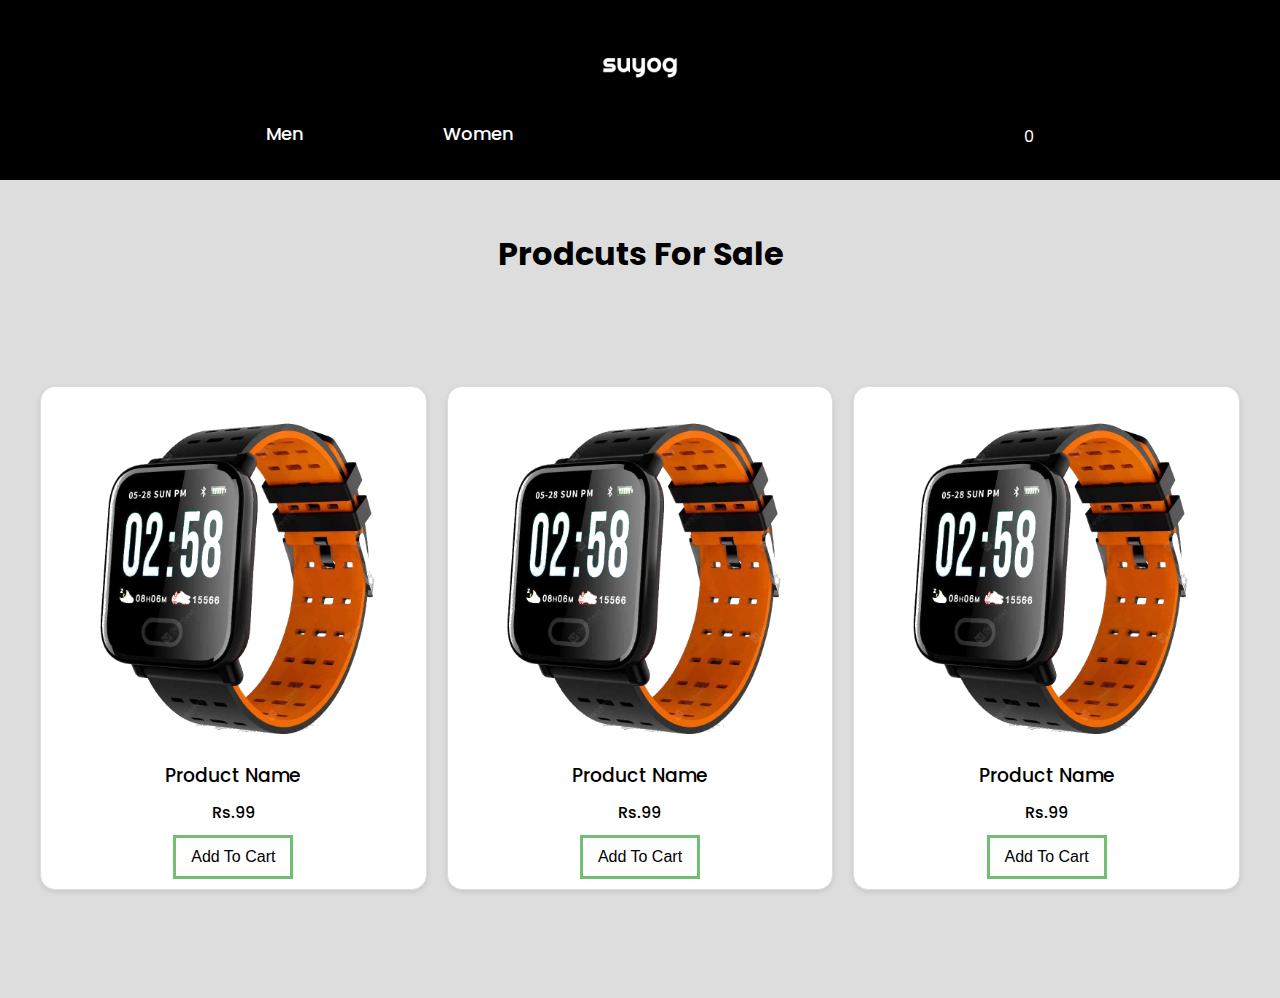
==== E-commerce/index.html @ c0188362 "E-commerce" ====
<!DOCTYPE html>
<html lang="en">
  <head>
    <meta charset="UTF-8" />
    <meta name="viewport" content="width=device-width, initial-scale=1.0" />
    <title>E-commerce</title>
    <link rel="icon" href="logo-white.png" />
    <link rel="stylesheet" href="style.css" />

    <link rel="preconnect" href="https://fonts.googleapis.com" />
    <link rel="preconnect" href="https://fonts.gstatic.com" crossorigin />
    <link
      href="https://fonts.googleapis.com/css2?family=Poppins:ital,wght@0,100;0,200;0,300;0,400;0,500;0,600;0,700;0,800;0,900;1,100;1,200;1,300;1,400;1,500;1,600;1,700;1,800;1,900&display=swap"
      rel="stylesheet"
    />

    <link
      rel="stylesheet"
      data-purpose="Layout StyleSheet"
      title="Web Awesome"
      href="/css/app-wa-69936a1b279f3a9001400679f162b44b.css?vsn=d"
    />

    <link
      rel="stylesheet"
      href="https://site-assets.fontawesome.com/releases/v6.7.2/css/all.css"
    />

    <link
      rel="stylesheet"
      href="https://site-assets.fontawesome.com/releases/v6.7.2/css/sharp-duotone-thin.css"
    />

    <link
      rel="stylesheet"
      href="https://site-assets.fontawesome.com/releases/v6.7.2/css/sharp-duotone-solid.css"
    />

    <link
      rel="stylesheet"
      href="https://site-assets.fontawesome.com/releases/v6.7.2/css/sharp-duotone-regular.css"
    />

    <link
      rel="stylesheet"
      href="https://site-assets.fontawesome.com/releases/v6.7.2/css/sharp-duotone-light.css"
    />

    <link
      rel="stylesheet"
      href="https://site-assets.fontawesome.com/releases/v6.7.2/css/sharp-thin.css"
    />

    <link
      rel="stylesheet"
      href="https://site-assets.fontawesome.com/releases/v6.7.2/css/sharp-solid.css"
    />

    <link
      rel="stylesheet"
      href="https://site-assets.fontawesome.com/releases/v6.7.2/css/sharp-regular.css"
    />

    <link
      rel="stylesheet"
      href="https://site-assets.fontawesome.com/releases/v6.7.2/css/sharp-light.css"
    />

    <link
      rel="stylesheet"
      href="https://site-assets.fontawesome.com/releases/v6.7.2/css/duotone-thin.css"
    />

    <link
      rel="stylesheet"
      href="https://site-assets.fontawesome.com/releases/v6.7.2/css/duotone-regular.css"
    />

    <link
      rel="stylesheet"
      href="https://site-assets.fontawesome.com/releases/v6.7.2/css/duotone-light.css"
    />
  </head>
  <body>
    <div class="navbar-container">
      <nav class="navbar-1">
        <img src="logo-white.png" alt="logo" />
      </nav>

      <nav class="navbar-2">
        <ul class="navlinks">
          <li><a class="navlink" href="#">Men</a></li>
          <li><a class="navlink" href="#">Women</a></li>
        </ul>

        <div class="cart-btn">
          <i onclick="cart()" class="fa-sharp fa-solid fa-cart-shopping-fast"></i>
          <span id="counter">0</span>
          <div id="cart-dropdown" class="cart-dropdown">
            <p>Your cart is empty</p>
          </div>
        </div>
      </nav>
    </div>

    <div class="title">
      <h1>Prodcuts For Sale</h1>
    </div>
    <div class="product-section">
      <div class="product-body">
        <div class="product-cart">
          <img src="product-watch.png" alt="product" />
          <div class="product-details">
            <h3>Product Name</h3>
            <p>Rs.99</p>
            <button onclick="product('Product1')" id="product-btn">Add To Cart</button>
          </div>
        </div>

        <div class="product-cart">
          <img src="product-watch.png" alt="product" />
          <div class="product-details">
            <h3>Product Name</h3>
            <p>Rs.99</p>
            <button onclick="product('Product2')" id="product-btn">Add To Cart</button>
          </div>
        </div>

        <div class="product-cart">
          <img src="product-watch.png" alt="product" />
          <div class="product-details">
            <h3>Product Name</h3>
            <p>Rs.99</p>
            <button onclick="product('Product3')" id="product-btn">Add To Cart</button>
          </div>
        </div>
      </div>
    </div>

    <script src="script.js"></script>
  </body>
</html>
---- E-commerce/style.css ----
*{
    padding: 0;
    margin: 0;
    box-sizing: border-box;
}


/* Google Font */

.poppins-thin {
    font-family: "Poppins", serif;
    font-weight: 100;
    font-style: normal;
  }
  
  .poppins-extralight {
    font-family: "Poppins", serif;
    font-weight: 200;
    font-style: normal;
  }
  
  .poppins-light {
    font-family: "Poppins", serif;
    font-weight: 300;
    font-style: normal;
  }
  
  .poppins-regular {
    font-family: "Poppins", serif;
    font-weight: 400;
    font-style: normal;
  }
  
  .poppins-medium {
    font-family: "Poppins", serif;
    font-weight: 500;
    font-style: normal;
  }
  
  .poppins-semibold {
    font-family: "Poppins", serif;
    font-weight: 600;
    font-style: normal;
  }
  
  .poppins-bold {
    font-family: "Poppins", serif;
    font-weight: 700;
    font-style: normal;
  }
  
  .poppins-extrabold {
    font-family: "Poppins", serif;
    font-weight: 800;
    font-style: normal;
  }
  
  .poppins-black {
    font-family: "Poppins", serif;
    font-weight: 900;
    font-style: normal;
  }
  
  .poppins-thin-italic {
    font-family: "Poppins", serif;
    font-weight: 100;
    font-style: italic;
  }
  
  .poppins-extralight-italic {
    font-family: "Poppins", serif;
    font-weight: 200;
    font-style: italic;
  }
  
  .poppins-light-italic {
    font-family: "Poppins", serif;
    font-weight: 300;
    font-style: italic;
  }
  
  .poppins-regular-italic {
    font-family: "Poppins", serif;
    font-weight: 400;
    font-style: italic;
  }
  
  .poppins-medium-italic {
    font-family: "Poppins", serif;
    font-weight: 500;
    font-style: italic;
  }
  
  .poppins-semibold-italic {
    font-family: "Poppins", serif;
    font-weight: 600;
    font-style: italic;
  }
  
  .poppins-bold-italic {
    font-family: "Poppins", serif;
    font-weight: 700;
    font-style: italic;
  }
  
  .poppins-extrabold-italic {
    font-family: "Poppins", serif;
    font-weight: 800;
    font-style: italic;
  }
  
  .poppins-black-italic {
    font-family: "Poppins", serif;
    font-weight: 900;
    font-style: italic;
  }
  


body{
    min-height: 100vh;
    background-color: transparent;
    color: #fff;
    font-family: "Poppins", serif;
}

/* Nav Bar */

.navbar-container{
    background-color: rgb(0, 0, 0);
    height: 180px;
    box-shadow: 0 2px 5px rgba(0, 0, 0, 0.1);
}

.navbar-1{
    display: flex;
    justify-content: center;
    align-items: center;
    /* border-bottom: 1px solid #ddd; */
}

.navbar-1 img{
    height: auto;
    padding-top: 30px;
    max-width: 100px;
    transition: transform 0.3s ease;
}

.navbar-1 img:hover{
    transform: scale(1.05);
}

.navbar-1 img:active{
    transform: scale(0.95);
}

.navbar-2{
    display: flex;
    justify-content: space-around;
    align-items: center;
}

.navbar-2 .navlinks{
    /* display: grid;
    grid-template-columns: repeat(auto-fit, minmax(50px,1fr));
    max-width: 20%; */
    display: flex;
    justify-content: space-evenly;
    align-items: center;
    column-gap: 100px;
    list-style-type: none;
}

.navlinks .navlink{
    text-decoration: none;
    font-size: 18px;
    font-weight: 500;
    color: #fff;
    padding: 15px 20px;
    display: flex;
    justify-content: center;
    align-items: center;
    transition: background-color 0.3s ease, transform 0.3s ease;
}


.navlinks .navlink:hover{
    color:rgba(76, 175, 80, 0.8);
    transform: scale(1.05);
}

.cart-btn i{
    font-size: 24px;
    transition: transform 0.3s ease;
    cursor: pointer;
}


.cart-btn i:hover{
    transform: scale(1.2);
}

.cart-btn i:active,
.navlinks .navlink:active{
    transform: scale(0.95);
}

/* Product Section */

.product-section{
    display: flex;
    background-color: #ddd;
    justify-content: center;
    height: 80vh;
    align-items: center;
    width: 100%;
    padding: 20px;
}

.product-body{
    display: grid;
    grid-template-columns: repeat(auto-fit, minmax(200px, 1fr));
    /* grid-template-columns: repeat(3, 1fr); */
    /* flex-grow: 1; */
    width: 100%;
    max-width: 1200px;
    gap: 20px;
    margin: 0 auto;
}

.product-cart{
    display: flex;
    flex-direction: column;
    justify-content: center;
    align-items: center;
    text-align: center;
    border: 1px solid #ddd;
    padding: 10px;
    background-color: #fff;
    border-radius: 15px;
    box-shadow: 0 2px 5px rgba(0, 0, 0, 0.1);
    transition: transform 0.3s ease;
}

.product-cart img{
    width: 100%;
    height: auto;
    object-fit: cover;
}

.product-cart:hover{
    transform: translateY(-6px);
}

.product-cart:active{
    transform: scale(0.95);
}
.title h1{
    color: rgb(0, 0, 0);
    display: flex;
    align-items: center;
    padding-top: 50px;
    justify-content: center;
    background-color: #ddd;
}

.product-details h3, p{
    color: black;
    font-weight: 500;
    padding-bottom: 10px;
}

.product-details button{
    font-size: 16px;
    cursor: pointer;
    padding: 10px 15px;
    background-color: transparent;
    border: 3px solid rgba(76, 175, 80, 0.8);
    transition: transform 0.3s, background-color 0.3s ease;
}


.product-details button:hover{
    transform: scale(1.1);
    background-color: rgba(76, 175, 80, 0.4);
}

.product-details button:active{
    transform: scale(0.95);
}

.cart-dropdown{
    display: none;
    position: absolute;
    top: 30px;
    right: 0;
    border: 1px solid #ccc;
    width: 200px;
    background-color: #ddd;
    padding: 10px;
    box-shadow: 0 2px 5px rgba(0, 0, 0, 0.1);
}

.cart-dropdown.show{
    display: block;
}
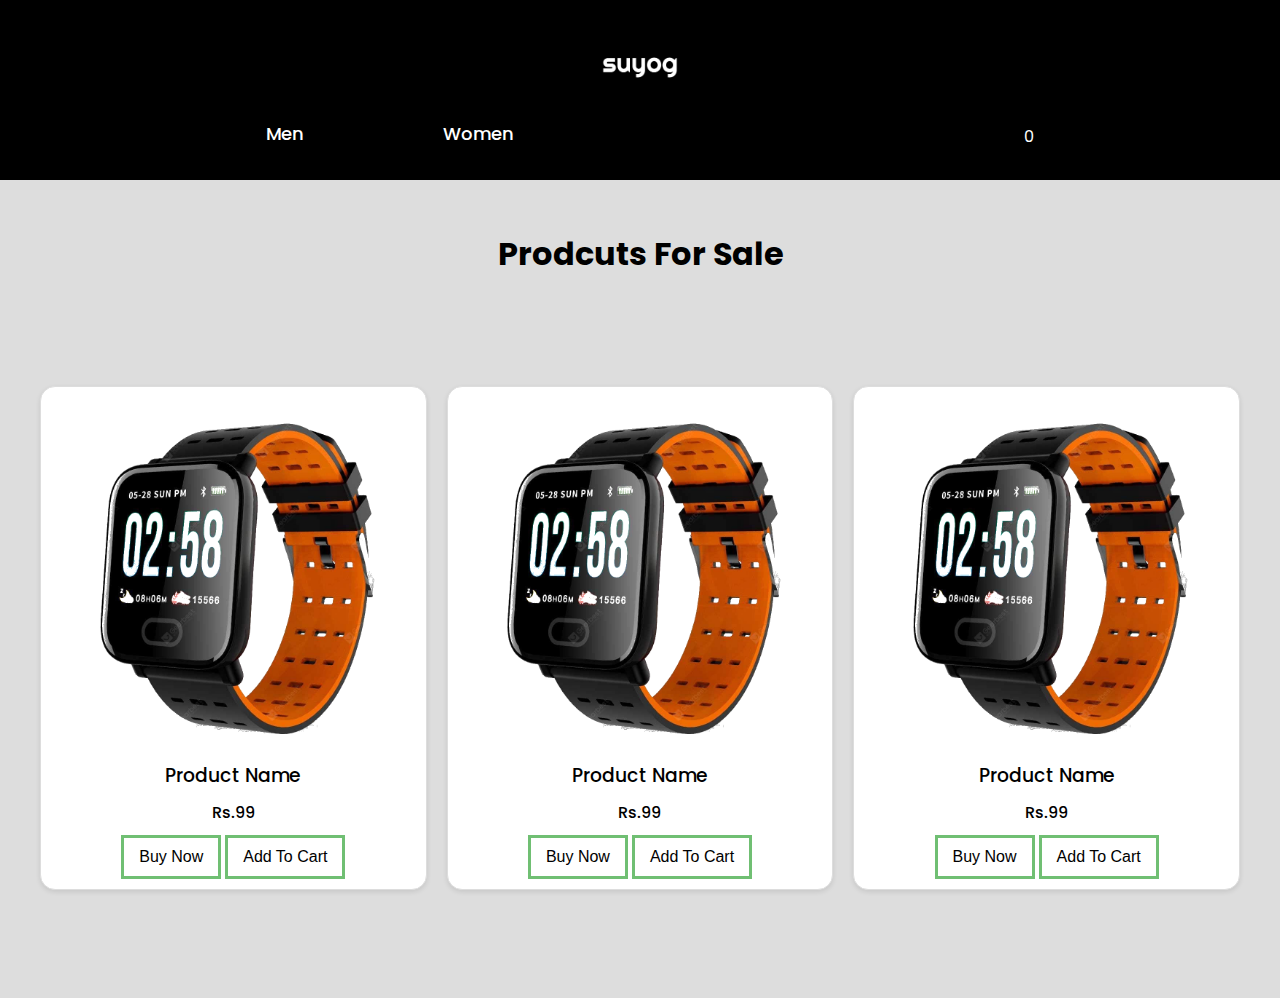
==== commit fee10cef: "Add files via upload" ====
--- a/E-commerce/index.html
+++ b/E-commerce/index.html
@@ -1,142 +1,145 @@
-<!DOCTYPE html>
-<html lang="en">
-  <head>
-    <meta charset="UTF-8" />
-    <meta name="viewport" content="width=device-width, initial-scale=1.0" />
-    <title>E-commerce</title>
-    <link rel="icon" href="logo-white.png" />
-    <link rel="stylesheet" href="style.css" />
-
-    <link rel="preconnect" href="https://fonts.googleapis.com" />
-    <link rel="preconnect" href="https://fonts.gstatic.com" crossorigin />
-    <link
-      href="https://fonts.googleapis.com/css2?family=Poppins:ital,wght@0,100;0,200;0,300;0,400;0,500;0,600;0,700;0,800;0,900;1,100;1,200;1,300;1,400;1,500;1,600;1,700;1,800;1,900&display=swap"
-      rel="stylesheet"
-    />
-
-    <link
-      rel="stylesheet"
-      data-purpose="Layout StyleSheet"
-      title="Web Awesome"
-      href="/css/app-wa-69936a1b279f3a9001400679f162b44b.css?vsn=d"
-    />
-
-    <link
-      rel="stylesheet"
-      href="https://site-assets.fontawesome.com/releases/v6.7.2/css/all.css"
-    />
-
-    <link
-      rel="stylesheet"
-      href="https://site-assets.fontawesome.com/releases/v6.7.2/css/sharp-duotone-thin.css"
-    />
-
-    <link
-      rel="stylesheet"
-      href="https://site-assets.fontawesome.com/releases/v6.7.2/css/sharp-duotone-solid.css"
-    />
-
-    <link
-      rel="stylesheet"
-      href="https://site-assets.fontawesome.com/releases/v6.7.2/css/sharp-duotone-regular.css"
-    />
-
-    <link
-      rel="stylesheet"
-      href="https://site-assets.fontawesome.com/releases/v6.7.2/css/sharp-duotone-light.css"
-    />
-
-    <link
-      rel="stylesheet"
-      href="https://site-assets.fontawesome.com/releases/v6.7.2/css/sharp-thin.css"
-    />
-
-    <link
-      rel="stylesheet"
-      href="https://site-assets.fontawesome.com/releases/v6.7.2/css/sharp-solid.css"
-    />
-
-    <link
-      rel="stylesheet"
-      href="https://site-assets.fontawesome.com/releases/v6.7.2/css/sharp-regular.css"
-    />
-
-    <link
-      rel="stylesheet"
-      href="https://site-assets.fontawesome.com/releases/v6.7.2/css/sharp-light.css"
-    />
-
-    <link
-      rel="stylesheet"
-      href="https://site-assets.fontawesome.com/releases/v6.7.2/css/duotone-thin.css"
-    />
-
-    <link
-      rel="stylesheet"
-      href="https://site-assets.fontawesome.com/releases/v6.7.2/css/duotone-regular.css"
-    />
-
-    <link
-      rel="stylesheet"
-      href="https://site-assets.fontawesome.com/releases/v6.7.2/css/duotone-light.css"
-    />
-  </head>
-  <body>
-    <div class="navbar-container">
-      <nav class="navbar-1">
-        <img src="logo-white.png" alt="logo" />
-      </nav>
-
-      <nav class="navbar-2">
-        <ul class="navlinks">
-          <li><a class="navlink" href="#">Men</a></li>
-          <li><a class="navlink" href="#">Women</a></li>
-        </ul>
-
-        <div class="cart-btn">
-          <i onclick="cart()" class="fa-sharp fa-solid fa-cart-shopping-fast"></i>
-          <span id="counter">0</span>
-          <div id="cart-dropdown" class="cart-dropdown">
-            <p>Your cart is empty</p>
-          </div>
-        </div>
-      </nav>
-    </div>
-
-    <div class="title">
-      <h1>Prodcuts For Sale</h1>
-    </div>
-    <div class="product-section">
-      <div class="product-body">
-        <div class="product-cart">
-          <img src="product-watch.png" alt="product" />
-          <div class="product-details">
-            <h3>Product Name</h3>
-            <p>Rs.99</p>
-            <button onclick="product('Product1')" id="product-btn">Add To Cart</button>
-          </div>
-        </div>
-
-        <div class="product-cart">
-          <img src="product-watch.png" alt="product" />
-          <div class="product-details">
-            <h3>Product Name</h3>
-            <p>Rs.99</p>
-            <button onclick="product('Product2')" id="product-btn">Add To Cart</button>
-          </div>
-        </div>
-
-        <div class="product-cart">
-          <img src="product-watch.png" alt="product" />
-          <div class="product-details">
-            <h3>Product Name</h3>
-            <p>Rs.99</p>
-            <button onclick="product('Product3')" id="product-btn">Add To Cart</button>
-          </div>
-        </div>
-      </div>
-    </div>
-
-    <script src="script.js"></script>
-  </body>
-</html>
+<!DOCTYPE html>
+<html lang="en">
+  <head>
+    <meta charset="UTF-8" />
+    <meta name="viewport" content="width=device-width, initial-scale=1.0" />
+    <title>E-commerce</title>
+    <link rel="icon" href="logo-white.png" />
+    <link rel="stylesheet" href="style.css" />
+
+    <link rel="preconnect" href="https://fonts.googleapis.com" />
+    <link rel="preconnect" href="https://fonts.gstatic.com" crossorigin />
+    <link
+      href="https://fonts.googleapis.com/css2?family=Poppins:ital,wght@0,100;0,200;0,300;0,400;0,500;0,600;0,700;0,800;0,900;1,100;1,200;1,300;1,400;1,500;1,600;1,700;1,800;1,900&display=swap"
+      rel="stylesheet"
+    />
+
+    <link
+      rel="stylesheet"
+      data-purpose="Layout StyleSheet"
+      title="Web Awesome"
+      href="/css/app-wa-69936a1b279f3a9001400679f162b44b.css?vsn=d"
+    />
+
+    <link
+      rel="stylesheet"
+      href="https://site-assets.fontawesome.com/releases/v6.7.2/css/all.css"
+    />
+
+    <link
+      rel="stylesheet"
+      href="https://site-assets.fontawesome.com/releases/v6.7.2/css/sharp-duotone-thin.css"
+    />
+
+    <link
+      rel="stylesheet"
+      href="https://site-assets.fontawesome.com/releases/v6.7.2/css/sharp-duotone-solid.css"
+    />
+
+    <link
+      rel="stylesheet"
+      href="https://site-assets.fontawesome.com/releases/v6.7.2/css/sharp-duotone-regular.css"
+    />
+
+    <link
+      rel="stylesheet"
+      href="https://site-assets.fontawesome.com/releases/v6.7.2/css/sharp-duotone-light.css"
+    />
+
+    <link
+      rel="stylesheet"
+      href="https://site-assets.fontawesome.com/releases/v6.7.2/css/sharp-thin.css"
+    />
+
+    <link
+      rel="stylesheet"
+      href="https://site-assets.fontawesome.com/releases/v6.7.2/css/sharp-solid.css"
+    />
+
+    <link
+      rel="stylesheet"
+      href="https://site-assets.fontawesome.com/releases/v6.7.2/css/sharp-regular.css"
+    />
+
+    <link
+      rel="stylesheet"
+      href="https://site-assets.fontawesome.com/releases/v6.7.2/css/sharp-light.css"
+    />
+
+    <link
+      rel="stylesheet"
+      href="https://site-assets.fontawesome.com/releases/v6.7.2/css/duotone-thin.css"
+    />
+
+    <link
+      rel="stylesheet"
+      href="https://site-assets.fontawesome.com/releases/v6.7.2/css/duotone-regular.css"
+    />
+
+    <link
+      rel="stylesheet"
+      href="https://site-assets.fontawesome.com/releases/v6.7.2/css/duotone-light.css"
+    />
+  </head>
+  <body>
+    <div class="navbar-container">
+      <nav class="navbar-1">
+        <img src="logo-white.png" alt="logo" />
+      </nav>
+
+      <nav class="navbar-2">
+        <ul class="navlinks">
+          <li><a class="navlink" href="#">Men</a></li>
+          <li><a class="navlink" href="#">Women</a></li>
+        </ul>
+
+        <div class="cart-btn">
+          <i onclick="cart()" class="fa-sharp fa-solid fa-cart-shopping-fast"></i>
+          <span id="counter">0</span>
+          <div id="cart-dropdown" class="cart-dropdown">
+            <p>Your cart is empty</p>
+          </div>
+        </div>
+      </nav>
+    </div>
+
+    <div class="title">
+      <h1>Prodcuts For Sale</h1>
+    </div>
+    <div class="product-section">
+      <div class="product-body">
+        <div class="product-cart">
+          <img src="product-watch.png" alt="product" />
+          <div class="product-details">
+            <h3>Product Name</h3>
+            <p>Rs.99</p>
+            <button onclick="product('Product2')" id="product-btn">Buy Now</button>
+            <button onclick="product('Product1')" id="product-btn">Add To Cart</button>
+          </div>
+        </div>
+
+        <div class="product-cart">
+          <img src="product-watch.png" alt="product" />
+          <div class="product-details">
+            <h3>Product Name</h3>
+            <p>Rs.99</p>
+            <button onclick="product('Product2')" id="product-btn">Buy Now</button>
+            <button onclick="product('Product2')" id="product-btn">Add To Cart</button>
+          </div>
+        </div>
+
+        <div class="product-cart">
+          <img src="product-watch.png" alt="product" />
+          <div class="product-details">
+            <h3>Product Name</h3>
+            <p>Rs.99</p>
+            <button onclick="product('Product2')" id="product-btn">Buy Now</button>
+            <button onclick="product('Product3')" id="product-btn">Add To Cart</button>
+          </div>
+        </div>
+      </div>
+    </div>
+
+    <script src="script.js"></script>
+  </body>
+</html>
--- a/E-commerce/style.css
+++ b/E-commerce/style.css
@@ -1,306 +1,343 @@
-*{
-    padding: 0;
-    margin: 0;
-    box-sizing: border-box;
-}
-
-
-/* Google Font */
-
-.poppins-thin {
-    font-family: "Poppins", serif;
-    font-weight: 100;
-    font-style: normal;
-  }
-  
-  .poppins-extralight {
-    font-family: "Poppins", serif;
-    font-weight: 200;
-    font-style: normal;
-  }
-  
-  .poppins-light {
-    font-family: "Poppins", serif;
-    font-weight: 300;
-    font-style: normal;
-  }
-  
-  .poppins-regular {
-    font-family: "Poppins", serif;
-    font-weight: 400;
-    font-style: normal;
-  }
-  
-  .poppins-medium {
-    font-family: "Poppins", serif;
-    font-weight: 500;
-    font-style: normal;
-  }
-  
-  .poppins-semibold {
-    font-family: "Poppins", serif;
-    font-weight: 600;
-    font-style: normal;
-  }
-  
-  .poppins-bold {
-    font-family: "Poppins", serif;
-    font-weight: 700;
-    font-style: normal;
-  }
-  
-  .poppins-extrabold {
-    font-family: "Poppins", serif;
-    font-weight: 800;
-    font-style: normal;
-  }
-  
-  .poppins-black {
-    font-family: "Poppins", serif;
-    font-weight: 900;
-    font-style: normal;
-  }
-  
-  .poppins-thin-italic {
-    font-family: "Poppins", serif;
-    font-weight: 100;
-    font-style: italic;
-  }
-  
-  .poppins-extralight-italic {
-    font-family: "Poppins", serif;
-    font-weight: 200;
-    font-style: italic;
-  }
-  
-  .poppins-light-italic {
-    font-family: "Poppins", serif;
-    font-weight: 300;
-    font-style: italic;
-  }
-  
-  .poppins-regular-italic {
-    font-family: "Poppins", serif;
-    font-weight: 400;
-    font-style: italic;
-  }
-  
-  .poppins-medium-italic {
-    font-family: "Poppins", serif;
-    font-weight: 500;
-    font-style: italic;
-  }
-  
-  .poppins-semibold-italic {
-    font-family: "Poppins", serif;
-    font-weight: 600;
-    font-style: italic;
-  }
-  
-  .poppins-bold-italic {
-    font-family: "Poppins", serif;
-    font-weight: 700;
-    font-style: italic;
-  }
-  
-  .poppins-extrabold-italic {
-    font-family: "Poppins", serif;
-    font-weight: 800;
-    font-style: italic;
-  }
-  
-  .poppins-black-italic {
-    font-family: "Poppins", serif;
-    font-weight: 900;
-    font-style: italic;
-  }
-  
-
-
-body{
-    min-height: 100vh;
-    background-color: transparent;
-    color: #fff;
-    font-family: "Poppins", serif;
-}
-
-/* Nav Bar */
-
-.navbar-container{
-    background-color: rgb(0, 0, 0);
-    height: 180px;
-    box-shadow: 0 2px 5px rgba(0, 0, 0, 0.1);
-}
-
-.navbar-1{
-    display: flex;
-    justify-content: center;
-    align-items: center;
-    /* border-bottom: 1px solid #ddd; */
-}
-
-.navbar-1 img{
-    height: auto;
-    padding-top: 30px;
-    max-width: 100px;
-    transition: transform 0.3s ease;
-}
-
-.navbar-1 img:hover{
-    transform: scale(1.05);
-}
-
-.navbar-1 img:active{
-    transform: scale(0.95);
-}
-
-.navbar-2{
-    display: flex;
-    justify-content: space-around;
-    align-items: center;
-}
-
-.navbar-2 .navlinks{
-    /* display: grid;
-    grid-template-columns: repeat(auto-fit, minmax(50px,1fr));
-    max-width: 20%; */
-    display: flex;
-    justify-content: space-evenly;
-    align-items: center;
-    column-gap: 100px;
-    list-style-type: none;
-}
-
-.navlinks .navlink{
-    text-decoration: none;
-    font-size: 18px;
-    font-weight: 500;
-    color: #fff;
-    padding: 15px 20px;
-    display: flex;
-    justify-content: center;
-    align-items: center;
-    transition: background-color 0.3s ease, transform 0.3s ease;
-}
-
-
-.navlinks .navlink:hover{
-    color:rgba(76, 175, 80, 0.8);
-    transform: scale(1.05);
-}
-
-.cart-btn i{
-    font-size: 24px;
-    transition: transform 0.3s ease;
-    cursor: pointer;
-}
-
-
-.cart-btn i:hover{
-    transform: scale(1.2);
-}
-
-.cart-btn i:active,
-.navlinks .navlink:active{
-    transform: scale(0.95);
-}
-
-/* Product Section */
-
-.product-section{
-    display: flex;
-    background-color: #ddd;
-    justify-content: center;
-    height: 80vh;
-    align-items: center;
-    width: 100%;
-    padding: 20px;
-}
-
-.product-body{
-    display: grid;
-    grid-template-columns: repeat(auto-fit, minmax(200px, 1fr));
-    /* grid-template-columns: repeat(3, 1fr); */
-    /* flex-grow: 1; */
-    width: 100%;
-    max-width: 1200px;
-    gap: 20px;
-    margin: 0 auto;
-}
-
-.product-cart{
-    display: flex;
-    flex-direction: column;
-    justify-content: center;
-    align-items: center;
-    text-align: center;
-    border: 1px solid #ddd;
-    padding: 10px;
-    background-color: #fff;
-    border-radius: 15px;
-    box-shadow: 0 2px 5px rgba(0, 0, 0, 0.1);
-    transition: transform 0.3s ease;
-}
-
-.product-cart img{
-    width: 100%;
-    height: auto;
-    object-fit: cover;
-}
-
-.product-cart:hover{
-    transform: translateY(-6px);
-}
-
-.product-cart:active{
-    transform: scale(0.95);
-}
-.title h1{
-    color: rgb(0, 0, 0);
-    display: flex;
-    align-items: center;
-    padding-top: 50px;
-    justify-content: center;
-    background-color: #ddd;
-}
-
-.product-details h3, p{
-    color: black;
-    font-weight: 500;
-    padding-bottom: 10px;
-}
-
-.product-details button{
-    font-size: 16px;
-    cursor: pointer;
-    padding: 10px 15px;
-    background-color: transparent;
-    border: 3px solid rgba(76, 175, 80, 0.8);
-    transition: transform 0.3s, background-color 0.3s ease;
-}
-
-
-.product-details button:hover{
-    transform: scale(1.1);
-    background-color: rgba(76, 175, 80, 0.4);
-}
-
-.product-details button:active{
-    transform: scale(0.95);
-}
-
-.cart-dropdown{
-    display: none;
-    position: absolute;
-    top: 30px;
-    right: 0;
-    border: 1px solid #ccc;
-    width: 200px;
-    background-color: #ddd;
-    padding: 10px;
-    box-shadow: 0 2px 5px rgba(0, 0, 0, 0.1);
-}
-
-.cart-dropdown.show{
-    display: block;
+*{
+    padding: 0;
+    margin: 0;
+    box-sizing: border-box;
+}
+
+
+/* Google Font */
+
+.poppins-thin {
+    font-family: "Poppins", serif;
+    font-weight: 100;
+    font-style: normal;
+  }
+  
+  .poppins-extralight {
+    font-family: "Poppins", serif;
+    font-weight: 200;
+    font-style: normal;
+  }
+  
+  .poppins-light {
+    font-family: "Poppins", serif;
+    font-weight: 300;
+    font-style: normal;
+  }
+  
+  .poppins-regular {
+    font-family: "Poppins", serif;
+    font-weight: 400;
+    font-style: normal;
+  }
+  
+  .poppins-medium {
+    font-family: "Poppins", serif;
+    font-weight: 500;
+    font-style: normal;
+  }
+  
+  .poppins-semibold {
+    font-family: "Poppins", serif;
+    font-weight: 600;
+    font-style: normal;
+  }
+  
+  .poppins-bold {
+    font-family: "Poppins", serif;
+    font-weight: 700;
+    font-style: normal;
+  }
+  
+  .poppins-extrabold {
+    font-family: "Poppins", serif;
+    font-weight: 800;
+    font-style: normal;
+  }
+  
+  .poppins-black {
+    font-family: "Poppins", serif;
+    font-weight: 900;
+    font-style: normal;
+  }
+  
+  .poppins-thin-italic {
+    font-family: "Poppins", serif;
+    font-weight: 100;
+    font-style: italic;
+  }
+  
+  .poppins-extralight-italic {
+    font-family: "Poppins", serif;
+    font-weight: 200;
+    font-style: italic;
+  }
+  
+  .poppins-light-italic {
+    font-family: "Poppins", serif;
+    font-weight: 300;
+    font-style: italic;
+  }
+  
+  .poppins-regular-italic {
+    font-family: "Poppins", serif;
+    font-weight: 400;
+    font-style: italic;
+  }
+  
+  .poppins-medium-italic {
+    font-family: "Poppins", serif;
+    font-weight: 500;
+    font-style: italic;
+  }
+  
+  .poppins-semibold-italic {
+    font-family: "Poppins", serif;
+    font-weight: 600;
+    font-style: italic;
+  }
+  
+  .poppins-bold-italic {
+    font-family: "Poppins", serif;
+    font-weight: 700;
+    font-style: italic;
+  }
+  
+  .poppins-extrabold-italic {
+    font-family: "Poppins", serif;
+    font-weight: 800;
+    font-style: italic;
+  }
+  
+  .poppins-black-italic {
+    font-family: "Poppins", serif;
+    font-weight: 900;
+    font-style: italic;
+  }
+  
+
+
+body{
+    min-height: 100vh;
+    background-color: transparent;
+    color: #fff;
+    font-family: "Poppins", serif;
+}
+
+/* Nav Bar */
+
+.navbar-container{
+    background-color: rgb(0, 0, 0);
+    height: 180px;
+    box-shadow: 0 2px 5px rgba(0, 0, 0, 0.1);
+}
+
+.navbar-1{
+    display: flex;
+    justify-content: center;
+    align-items: center;
+    /* border-bottom: 1px solid #ddd; */
+}
+
+.navbar-1 img{
+    height: auto;
+    padding-top: 30px;
+    max-width: 100px;
+    transition: transform 0.3s ease;
+}
+
+.navbar-1 img:hover{
+    transform: scale(1.05);
+}
+
+.navbar-1 img:active{
+    transform: scale(0.95);
+}
+
+.navbar-2{
+    display: flex;
+    justify-content: space-around;
+    align-items: center;
+}
+
+.navbar-2 .navlinks{
+    /* display: grid;
+    grid-template-columns: repeat(auto-fit, minmax(50px,1fr));
+    max-width: 20%; */
+    display: flex;
+    justify-content: space-evenly;
+    align-items: center;
+    column-gap: 100px;
+    list-style-type: none;
+}
+
+.navlinks .navlink{
+    text-decoration: none;
+    font-size: 18px;
+    font-weight: 500;
+    color: #fff;
+    padding: 15px 20px;
+    display: flex;
+    justify-content: center;
+    align-items: center;
+    transition: background-color 0.3s ease, transform 0.3s ease;
+}
+
+
+.navlinks .navlink:hover{
+    color:rgba(76, 175, 80, 0.8);
+    transform: scale(1.05);
+}
+
+.cart-btn i{
+    font-size: 24px;
+    transition: transform 0.3s ease;
+    cursor: pointer;
+}
+
+
+.cart-btn i:hover{
+    transform: scale(1.2);
+}
+
+.cart-btn i:active,
+.navlinks .navlink:active{
+    transform: scale(0.95);
+}
+
+/* Product Section */
+
+.product-section{
+    display: flex;
+    background-color: #ddd;
+    justify-content: center;
+    height: 80vh;
+    align-items: center;
+    width: 100%;
+    padding: 20px;
+}
+
+.product-body{
+    display: grid;
+    grid-template-columns: repeat(auto-fit, minmax(200px, 1fr));
+    /* grid-template-columns: repeat(3, 1fr); */
+    /* flex-grow: 1; */
+    width: 100%;
+    max-width: 1200px;
+    gap: 20px;
+    margin: 0 auto;
+}
+
+.product-cart{
+    display: flex;
+    flex-direction: column;
+    justify-content: center;
+    align-items: center;
+    text-align: center;
+    border: 1px solid #ddd;
+    padding: 10px;
+    background-color: #fff;
+    border-radius: 15px;
+    box-shadow: 0 2px 5px rgba(0, 0, 0, 0.1);
+    transition: transform 0.3s ease;
+}
+
+.product-cart img{
+    width: 100%;
+    height: auto;
+    object-fit: cover;
+}
+
+.product-cart:hover{
+    transform: translateY(-6px);
+}
+
+.product-cart:active{
+    transform: scale(0.95);
+}
+.title h1{
+    color: rgb(0, 0, 0);
+    display: flex;
+    align-items: center;
+    padding-top: 50px;
+    justify-content: center;
+    background-color: #ddd;
+}
+
+.product-details h3, p{
+    color: black;
+    font-weight: 500;
+    padding-bottom: 10px;
+}
+
+.product-details button{
+    font-size: 16px;
+    cursor: pointer;
+    padding: 10px 15px;
+    background-color: transparent;
+    border: 3px solid rgba(76, 175, 80, 0.8);
+    transition: transform 0.3s, background-color 0.3s ease;
+}
+
+
+.product-details button:hover{
+    transform: scale(1.1);
+    background-color: rgba(76, 175, 80, 0.4);
+}
+
+.product-details button:active{
+    transform: scale(0.95);
+}
+
+.cart-dropdown{
+    display: none;
+    position: absolute;
+    top: 10px;
+    right: 0;
+    border: 1px solid #ccc;
+    width: 250px;
+    background-color: #5691d4;
+    box-shadow: 0 2px 5px rgba(0, 0, 0, 0.1);
+    max-height: 180px;
+    overflow-y: scroll;
+    overflow-x: hidden;
+}
+
+.cart-dropdown li{
+  list-style-type: none;
+  display: flex;
+  justify-content: center;
+  align-items: center;
+  border-bottom: 1px solid #ddd;
+  padding: 8px;
+}
+
+.cart-dropdown img{
+  max-width: 40px;
+  object-fit: cover;
+  display: flex;
+  align-items: center;
+  justify-content: center;
+}
+
+.cart-dropdown li:hover, img:hover{
+  transform: scale(1.1);
+  transition: transform 0.3s ease;
+}
+
+.cart-dropdown li:active, img:active{
+  transform: scale(0.95);
+  transition: transform 0.3s ease;
+}
+
+::-webkit-scrollbar{
+  width: 10px;
+}
+
+/* ::-webkit-scrollbar-thumb{
+  background-color: blue;
+} */
+
+.cart-dropdown.show{
+    display: block;
 }